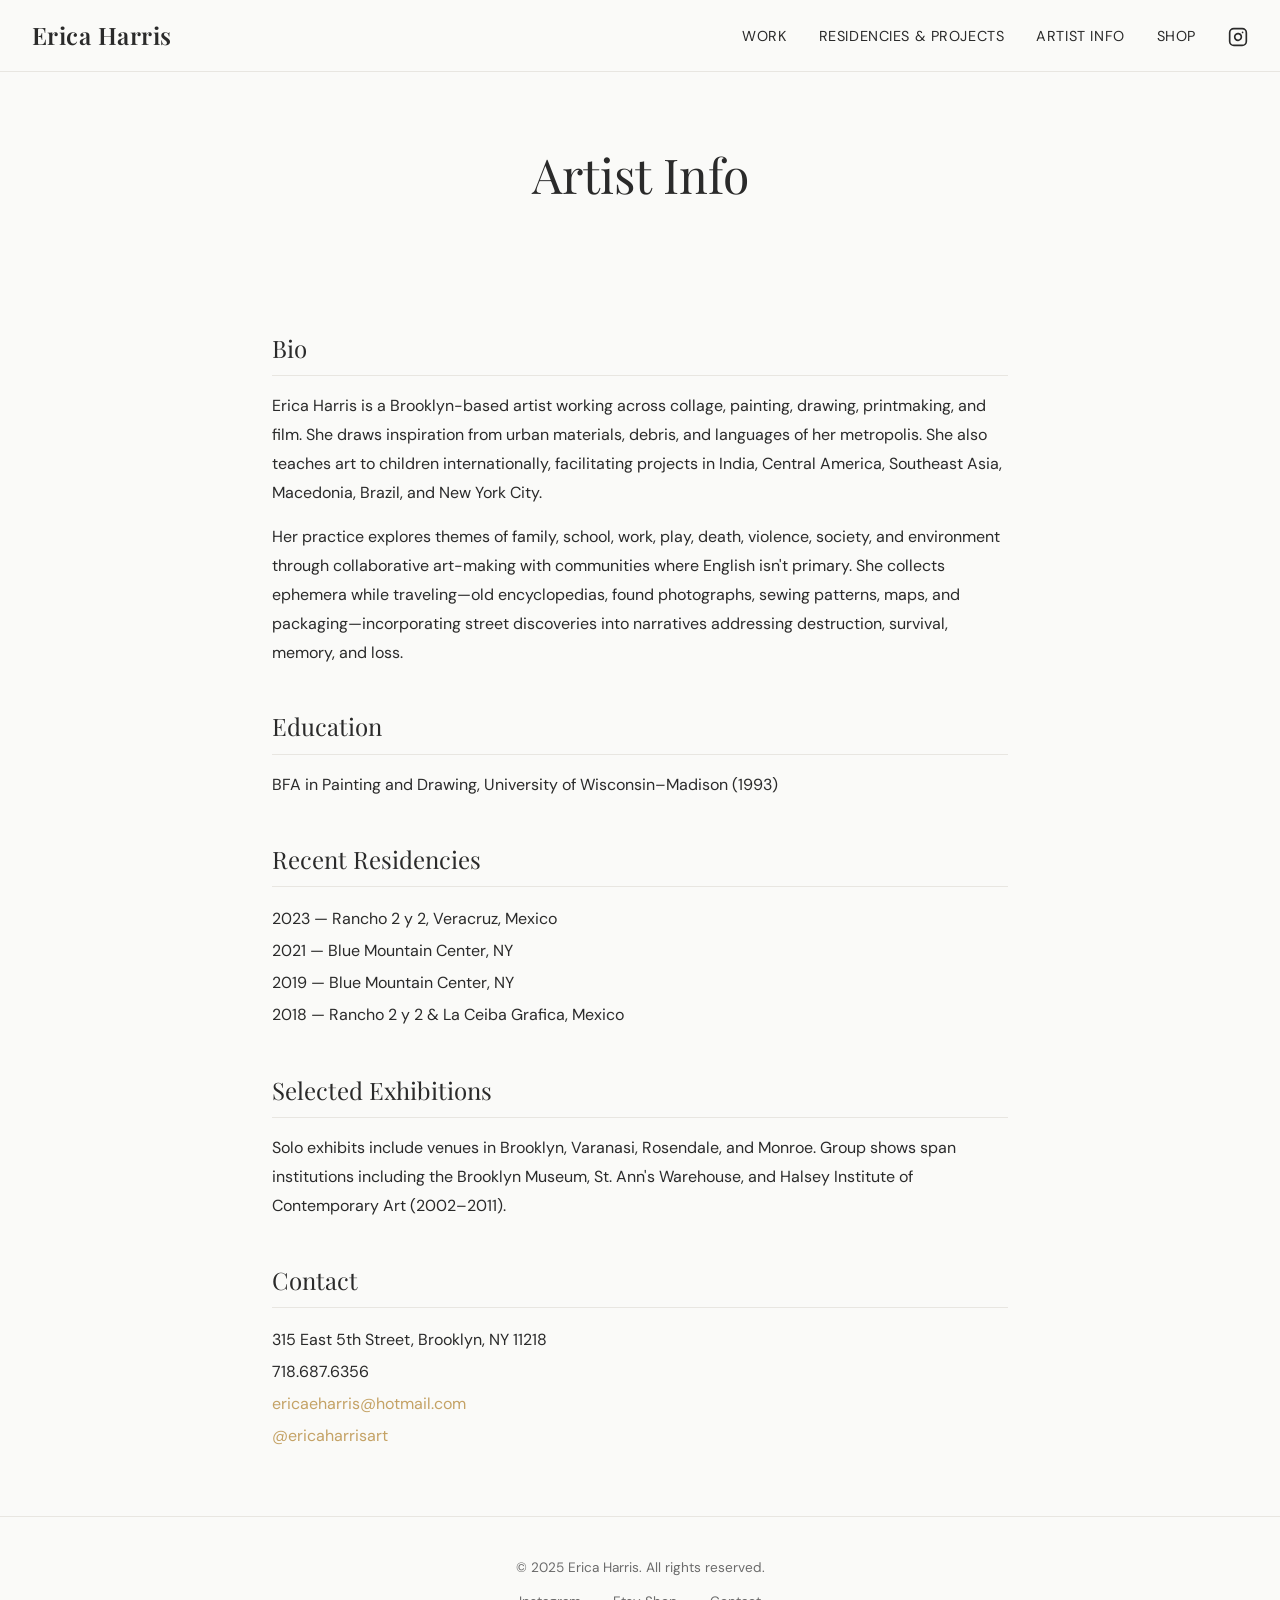
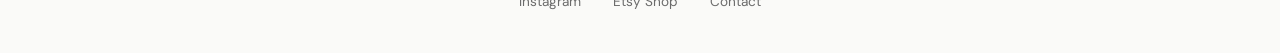
==== about.html @ 8994b684 "Initial site: modernized Erica Harris artist portfolio Static HTML/CSS/JS portfolio site with: - Res" ====
<!DOCTYPE html>
<html lang="en">
<head>
    <meta charset="UTF-8">
    <meta name="viewport" content="width=device-width, initial-scale=1.0">
    <title>Artist Info - Erica Harris</title>
    <link rel="stylesheet" href="css/style.css">
    <link rel="preconnect" href="https://fonts.googleapis.com">
    <link rel="preconnect" href="https://fonts.gstatic.com" crossorigin>
    <link href="https://fonts.googleapis.com/css2?family=DM+Sans:ital,wght@0,300;0,400;0,500;0,700;1,400&family=Playfair+Display:ital,wght@0,400;0,600;1,400&display=swap" rel="stylesheet">
</head>
<body>
    <nav class="main-nav">
        <a href="index.html" class="nav-logo">Erica Harris</a>
        <button class="nav-toggle" aria-label="Toggle navigation">
            <span></span><span></span><span></span>
        </button>
        <ul class="nav-links">
            <li class="dropdown">
                <a href="#" class="dropdown-toggle">Work</a>
                <ul class="dropdown-menu">
                    <li><a href="collage-paintings.html">Collage Paintings</a></li>
                    <li><a href="drawings-prints.html">Drawings &amp; Prints</a></li>
                    <li><a href="photography.html">Photography</a></li>
                    <li><a href="films.html">Films</a></li>
                </ul>
            </li>
            <li><a href="residencies.html">Residencies &amp; Projects</a></li>
            <li><a href="about.html">Artist Info</a></li>
            <li><a href="https://www.etsy.com/shop/ericaharris" target="_blank" rel="noopener">Shop</a></li>
            <li><a href="https://www.instagram.com/ericaharrisart/" target="_blank" rel="noopener" class="nav-icon">
                <svg width="20" height="20" viewBox="0 0 24 24" fill="none" stroke="currentColor" stroke-width="2" stroke-linecap="round" stroke-linejoin="round"><rect x="2" y="2" width="20" height="20" rx="5" ry="5"></rect><path d="M16 11.37A4 4 0 1 1 12.63 8 4 4 0 0 1 16 11.37z"></path><line x1="17.5" y1="6.5" x2="17.51" y2="6.5"></line></svg>
            </a></li>
        </ul>
    </nav>

    <div class="page-header">
        <h1>Artist Info</h1>
    </div>

    <section class="about-section">
        <h2>Bio</h2>
        <p>Erica Harris is a Brooklyn-based artist working across collage, painting, drawing, printmaking, and film. She draws inspiration from urban materials, debris, and languages of her metropolis. She also teaches art to children internationally, facilitating projects in India, Central America, Southeast Asia, Macedonia, Brazil, and New York City.</p>
        <p>Her practice explores themes of family, school, work, play, death, violence, society, and environment through collaborative art-making with communities where English isn't primary. She collects ephemera while traveling&mdash;old encyclopedias, found photographs, sewing patterns, maps, and packaging&mdash;incorporating street discoveries into narratives addressing destruction, survival, memory, and loss.</p>

        <h2>Education</h2>
        <p>BFA in Painting and Drawing, University of Wisconsin&ndash;Madison (1993)</p>

        <h2>Recent Residencies</h2>
        <ul class="contact-list">
            <li>2023 &mdash; Rancho 2 y 2, Veracruz, Mexico</li>
            <li>2021 &mdash; Blue Mountain Center, NY</li>
            <li>2019 &mdash; Blue Mountain Center, NY</li>
            <li>2018 &mdash; Rancho 2 y 2 &amp; La Ceiba Grafica, Mexico</li>
        </ul>

        <h2>Selected Exhibitions</h2>
        <p>Solo exhibits include venues in Brooklyn, Varanasi, Rosendale, and Monroe. Group shows span institutions including the Brooklyn Museum, St. Ann's Warehouse, and Halsey Institute of Contemporary Art (2002&ndash;2011).</p>

        <h2>Contact</h2>
        <ul class="contact-list">
            <li>315 East 5th Street, Brooklyn, NY 11218</li>
            <li>718.687.6356</li>
            <li><a href="mailto:ericaeharris@hotmail.com">ericaeharris@hotmail.com</a></li>
            <li><a href="https://www.instagram.com/ericaharrisart/" target="_blank" rel="noopener">@ericaharrisart</a></li>
        </ul>
    </section>

    <footer class="site-footer">
        <div class="footer-content">
            <p>&copy; 2025 Erica Harris. All rights reserved.</p>
            <div class="footer-links">
                <a href="https://www.instagram.com/ericaharrisart/" target="_blank" rel="noopener">Instagram</a>
                <a href="https://www.etsy.com/shop/ericaharris" target="_blank" rel="noopener">Etsy Shop</a>
                <a href="about.html">Contact</a>
            </div>
        </div>
    </footer>

    <script src="js/main.js"></script>
</body>
</html>
---- css/style.css ----
/* === Reset & Base === */
*, *::before, *::after {
    margin: 0;
    padding: 0;
    box-sizing: border-box;
}

:root {
    --color-bg: #fafaf8;
    --color-text: #2a2a2a;
    --color-text-light: #6b6b6b;
    --color-accent: #c4a265;
    --color-white: #ffffff;
    --color-border: #e8e6e1;
    --color-dark: #1a1a1a;
    --font-body: 'DM Sans', sans-serif;
    --font-display: 'Playfair Display', Georgia, serif;
    --max-width: 1200px;
    --nav-height: 72px;
}

html {
    scroll-behavior: smooth;
}

body {
    font-family: var(--font-body);
    color: var(--color-text);
    background: var(--color-bg);
    line-height: 1.6;
    -webkit-font-smoothing: antialiased;
}

img {
    max-width: 100%;
    height: auto;
    display: block;
}

a {
    color: inherit;
    text-decoration: none;
}

/* === Navigation === */
.main-nav {
    position: fixed;
    top: 0;
    left: 0;
    right: 0;
    z-index: 1000;
    display: flex;
    align-items: center;
    justify-content: space-between;
    padding: 0 2rem;
    height: var(--nav-height);
    background: rgba(250, 250, 248, 0.95);
    backdrop-filter: blur(10px);
    border-bottom: 1px solid var(--color-border);
}

.nav-logo {
    font-family: var(--font-display);
    font-size: 1.5rem;
    font-weight: 600;
    letter-spacing: 0.02em;
}

.nav-links {
    display: flex;
    align-items: center;
    gap: 2rem;
    list-style: none;
}

.nav-links a {
    font-size: 0.9rem;
    font-weight: 400;
    letter-spacing: 0.04em;
    text-transform: uppercase;
    transition: color 0.2s;
}

.nav-links a:hover {
    color: var(--color-accent);
}

.nav-icon svg {
    vertical-align: middle;
}

/* Dropdown */
.dropdown {
    position: relative;
}

.dropdown-menu {
    position: absolute;
    top: 100%;
    left: 0;
    min-width: 200px;
    padding: 0.75rem 0;
    background: var(--color-white);
    border: 1px solid var(--color-border);
    border-radius: 4px;
    box-shadow: 0 8px 30px rgba(0,0,0,0.08);
    list-style: none;
    opacity: 0;
    visibility: hidden;
    transform: translateY(8px);
    transition: all 0.2s;
}

.dropdown:hover .dropdown-menu {
    opacity: 1;
    visibility: visible;
    transform: translateY(0);
}

.dropdown-menu a {
    display: block;
    padding: 0.5rem 1.25rem;
    font-size: 0.85rem;
    text-transform: none;
    letter-spacing: 0.02em;
}

.dropdown-menu a:hover {
    background: var(--color-bg);
}

/* Mobile nav toggle */
.nav-toggle {
    display: none;
    background: none;
    border: none;
    cursor: pointer;
    padding: 0.5rem;
    flex-direction: column;
    gap: 5px;
}

.nav-toggle span {
    display: block;
    width: 24px;
    height: 2px;
    background: var(--color-text);
    transition: all 0.3s;
}

/* === Hero === */
.hero {
    margin-top: var(--nav-height);
    padding: 6rem 2rem 4rem;
    text-align: center;
    background: linear-gradient(180deg, var(--color-bg) 0%, var(--color-white) 100%);
}

.hero h1 {
    font-family: var(--font-display);
    font-size: clamp(2.5rem, 6vw, 4.5rem);
    font-weight: 400;
    letter-spacing: 0.04em;
    margin-bottom: 1rem;
}

.hero-subtitle {
    font-size: 1.05rem;
    color: var(--color-text-light);
    letter-spacing: 0.12em;
    text-transform: uppercase;
    font-weight: 300;
}

/* === Featured Slider === */
.featured-slider {
    padding: 0 2rem 4rem;
    overflow: hidden;
}

.slider-container {
    position: relative;
    max-width: var(--max-width);
    margin: 0 auto;
}

.slider-track {
    display: flex;
    gap: 1.5rem;
    overflow-x: auto;
    scroll-snap-type: x mandatory;
    scrollbar-width: none;
    -ms-overflow-style: none;
    padding: 0.5rem 0;
}

.slider-track::-webkit-scrollbar {
    display: none;
}

.slide {
    flex: 0 0 calc(50% - 0.75rem);
    scroll-snap-align: start;
    position: relative;
    border-radius: 8px;
    overflow: hidden;
    aspect-ratio: 3/2;
}

.slide img {
    width: 100%;
    height: 100%;
    object-fit: cover;
    transition: transform 0.4s ease;
}

.slide:hover img {
    transform: scale(1.03);
}

.slide-overlay {
    position: absolute;
    bottom: 0;
    left: 0;
    right: 0;
    padding: 2rem 1.5rem 1.25rem;
    background: linear-gradient(transparent, rgba(0,0,0,0.6));
    color: var(--color-white);
    opacity: 0;
    transition: opacity 0.3s;
}

.slide:hover .slide-overlay {
    opacity: 1;
}

.slide-overlay span {
    font-family: var(--font-display);
    font-size: 1.15rem;
    font-style: italic;
}

.slider-btn {
    position: absolute;
    top: 50%;
    transform: translateY(-50%);
    width: 44px;
    height: 44px;
    border-radius: 50%;
    border: 1px solid var(--color-border);
    background: var(--color-white);
    font-size: 1.2rem;
    cursor: pointer;
    transition: all 0.2s;
    display: flex;
    align-items: center;
    justify-content: center;
    box-shadow: 0 2px 10px rgba(0,0,0,0.08);
}

.slider-btn:hover {
    background: var(--color-dark);
    color: var(--color-white);
    border-color: var(--color-dark);
}

.slider-prev { left: -22px; }
.slider-next { right: -22px; }

/* === Recent Work Grid === */
.recent-work {
    padding: 4rem 2rem;
    max-width: var(--max-width);
    margin: 0 auto;
}

.recent-work h2 {
    font-family: var(--font-display);
    font-size: 2rem;
    font-weight: 400;
    margin-bottom: 2.5rem;
    text-align: center;
}

.work-grid {
    display: grid;
    grid-template-columns: repeat(3, 1fr);
    gap: 2rem;
}

.work-card {
    display: block;
    border-radius: 8px;
    overflow: hidden;
    background: var(--color-white);
    border: 1px solid var(--color-border);
    transition: transform 0.3s, box-shadow 0.3s;
}

.work-card:hover {
    transform: translateY(-4px);
    box-shadow: 0 12px 40px rgba(0,0,0,0.08);
}

.work-card-img {
    overflow: hidden;
    aspect-ratio: 3/2;
}

.work-card-img img {
    width: 100%;
    height: 100%;
    object-fit: cover;
    transition: transform 0.4s;
}

.work-card:hover .work-card-img img {
    transform: scale(1.05);
}

.work-card-info {
    padding: 1.25rem 1.5rem;
}

.work-card-info h3 {
    font-family: var(--font-display);
    font-size: 1.15rem;
    font-weight: 500;
    margin-bottom: 0.3rem;
}

.work-card-info p {
    font-size: 0.85rem;
    color: var(--color-text-light);
}

/* === Gallery Grid (for work pages) === */
.page-header {
    margin-top: var(--nav-height);
    padding: 4rem 2rem 2rem;
    text-align: center;
}

.page-header h1 {
    font-family: var(--font-display);
    font-size: clamp(2rem, 4vw, 3rem);
    font-weight: 400;
    margin-bottom: 0.75rem;
}

.page-header p {
    color: var(--color-text-light);
    font-size: 1rem;
    max-width: 600px;
    margin: 0 auto;
}

.gallery-section {
    padding: 2rem 2rem 4rem;
    max-width: var(--max-width);
    margin: 0 auto;
}

.gallery-section h2 {
    font-family: var(--font-display);
    font-size: 1.6rem;
    font-weight: 400;
    margin-bottom: 1.5rem;
    padding-bottom: 0.75rem;
    border-bottom: 1px solid var(--color-border);
}

.gallery-grid {
    display: grid;
    grid-template-columns: repeat(auto-fill, minmax(280px, 1fr));
    gap: 1.25rem;
}

.gallery-item {
    position: relative;
    border-radius: 6px;
    overflow: hidden;
    cursor: pointer;
    background: var(--color-white);
}

.gallery-item img {
    width: 100%;
    aspect-ratio: 1;
    object-fit: cover;
    transition: transform 0.4s;
}

.gallery-item:hover img {
    transform: scale(1.04);
}

.gallery-item .caption {
    position: absolute;
    bottom: 0;
    left: 0;
    right: 0;
    padding: 1.5rem 1rem 0.75rem;
    background: linear-gradient(transparent, rgba(0,0,0,0.55));
    color: var(--color-white);
    font-size: 0.85rem;
    font-family: var(--font-display);
    font-style: italic;
    opacity: 0;
    transition: opacity 0.3s;
}

.gallery-item:hover .caption {
    opacity: 1;
}

/* === About / Artist Info Page === */
.about-section {
    padding: 2rem 2rem 4rem;
    max-width: 800px;
    margin: 0 auto;
}

.about-section h2 {
    font-family: var(--font-display);
    font-size: 1.5rem;
    font-weight: 400;
    margin: 2.5rem 0 1rem;
    padding-bottom: 0.5rem;
    border-bottom: 1px solid var(--color-border);
}

.about-section p {
    margin-bottom: 1rem;
    line-height: 1.8;
}

.contact-list {
    list-style: none;
    line-height: 2;
}

.contact-list a {
    color: var(--color-accent);
    border-bottom: 1px solid transparent;
    transition: border-color 0.2s;
}

.contact-list a:hover {
    border-bottom-color: var(--color-accent);
}

/* === Residencies Page === */
.residency-grid {
    display: grid;
    grid-template-columns: repeat(auto-fill, minmax(340px, 1fr));
    gap: 2rem;
    max-width: var(--max-width);
    margin: 0 auto;
    padding: 2rem 2rem 4rem;
}

.residency-card {
    border-radius: 8px;
    overflow: hidden;
    background: var(--color-white);
    border: 1px solid var(--color-border);
    transition: transform 0.3s, box-shadow 0.3s;
}

.residency-card:hover {
    transform: translateY(-3px);
    box-shadow: 0 8px 30px rgba(0,0,0,0.06);
}

.residency-card img {
    width: 100%;
    aspect-ratio: 3/2;
    object-fit: cover;
}

.residency-card-body {
    padding: 1.25rem 1.5rem;
}

.residency-card-body h3 {
    font-family: var(--font-display);
    font-size: 1.1rem;
    font-weight: 500;
    margin-bottom: 0.35rem;
}

.residency-card-body .date {
    font-size: 0.8rem;
    color: var(--color-accent);
    text-transform: uppercase;
    letter-spacing: 0.08em;
    margin-bottom: 0.5rem;
}

.residency-card-body p {
    font-size: 0.9rem;
    color: var(--color-text-light);
    line-height: 1.6;
}

/* === Films Page === */
.films-list {
    max-width: 800px;
    margin: 0 auto;
    padding: 2rem 2rem 4rem;
}

.film-item {
    margin-bottom: 3rem;
    padding-bottom: 3rem;
    border-bottom: 1px solid var(--color-border);
}

.film-item:last-child {
    border-bottom: none;
}

.film-item h3 {
    font-family: var(--font-display);
    font-size: 1.4rem;
    font-weight: 400;
    margin-bottom: 0.5rem;
}

.film-meta {
    font-size: 0.85rem;
    color: var(--color-text-light);
    margin-bottom: 1rem;
}

.film-item p {
    margin-bottom: 1rem;
    line-height: 1.7;
}

.film-embed {
    position: relative;
    padding-bottom: 56.25%;
    height: 0;
    overflow: hidden;
    border-radius: 8px;
    margin-top: 1rem;
}

.film-embed iframe {
    position: absolute;
    top: 0;
    left: 0;
    width: 100%;
    height: 100%;
    border: 0;
}

/* === Lightbox === */
.lightbox {
    position: fixed;
    inset: 0;
    z-index: 2000;
    background: rgba(0,0,0,0.92);
    display: none;
    align-items: center;
    justify-content: center;
    cursor: zoom-out;
}

.lightbox.active {
    display: flex;
}

.lightbox img {
    max-width: 90vw;
    max-height: 90vh;
    object-fit: contain;
    border-radius: 4px;
}

.lightbox-close {
    position: absolute;
    top: 1.5rem;
    right: 1.5rem;
    width: 40px;
    height: 40px;
    border: none;
    background: rgba(255,255,255,0.15);
    color: white;
    font-size: 1.5rem;
    border-radius: 50%;
    cursor: pointer;
    display: flex;
    align-items: center;
    justify-content: center;
}

.lightbox-caption {
    position: absolute;
    bottom: 2rem;
    left: 50%;
    transform: translateX(-50%);
    color: white;
    font-family: var(--font-display);
    font-style: italic;
    font-size: 1.1rem;
    text-align: center;
}

/* === Footer === */
.site-footer {
    border-top: 1px solid var(--color-border);
    padding: 2.5rem 2rem;
    text-align: center;
}

.footer-content p {
    font-size: 0.85rem;
    color: var(--color-text-light);
    margin-bottom: 0.75rem;
}

.footer-links {
    display: flex;
    gap: 2rem;
    justify-content: center;
}

.footer-links a {
    font-size: 0.85rem;
    color: var(--color-text-light);
    transition: color 0.2s;
}

.footer-links a:hover {
    color: var(--color-accent);
}

/* === Responsive === */
@media (max-width: 768px) {
    .nav-toggle {
        display: flex;
    }

    .nav-links {
        position: fixed;
        top: var(--nav-height);
        left: 0;
        right: 0;
        background: var(--color-white);
        flex-direction: column;
        padding: 2rem;
        gap: 1.25rem;
        border-bottom: 1px solid var(--color-border);
        transform: translateY(-120%);
        transition: transform 0.3s ease;
    }

    .nav-links.open {
        transform: translateY(0);
    }

    .dropdown-menu {
        position: static;
        opacity: 1;
        visibility: visible;
        transform: none;
        box-shadow: none;
        border: none;
        padding-left: 1rem;
        background: transparent;
    }

    .hero {
        padding: 4rem 1.5rem 3rem;
    }

    .slide {
        flex: 0 0 85%;
    }

    .slider-btn {
        display: none;
    }

    .work-grid {
        grid-template-columns: 1fr;
    }

    .gallery-grid {
        grid-template-columns: repeat(auto-fill, minmax(200px, 1fr));
    }

    .residency-grid {
        grid-template-columns: 1fr;
    }
}

@media (max-width: 480px) {
    .gallery-grid {
        grid-template-columns: repeat(2, 1fr);
        gap: 0.75rem;
    }
}
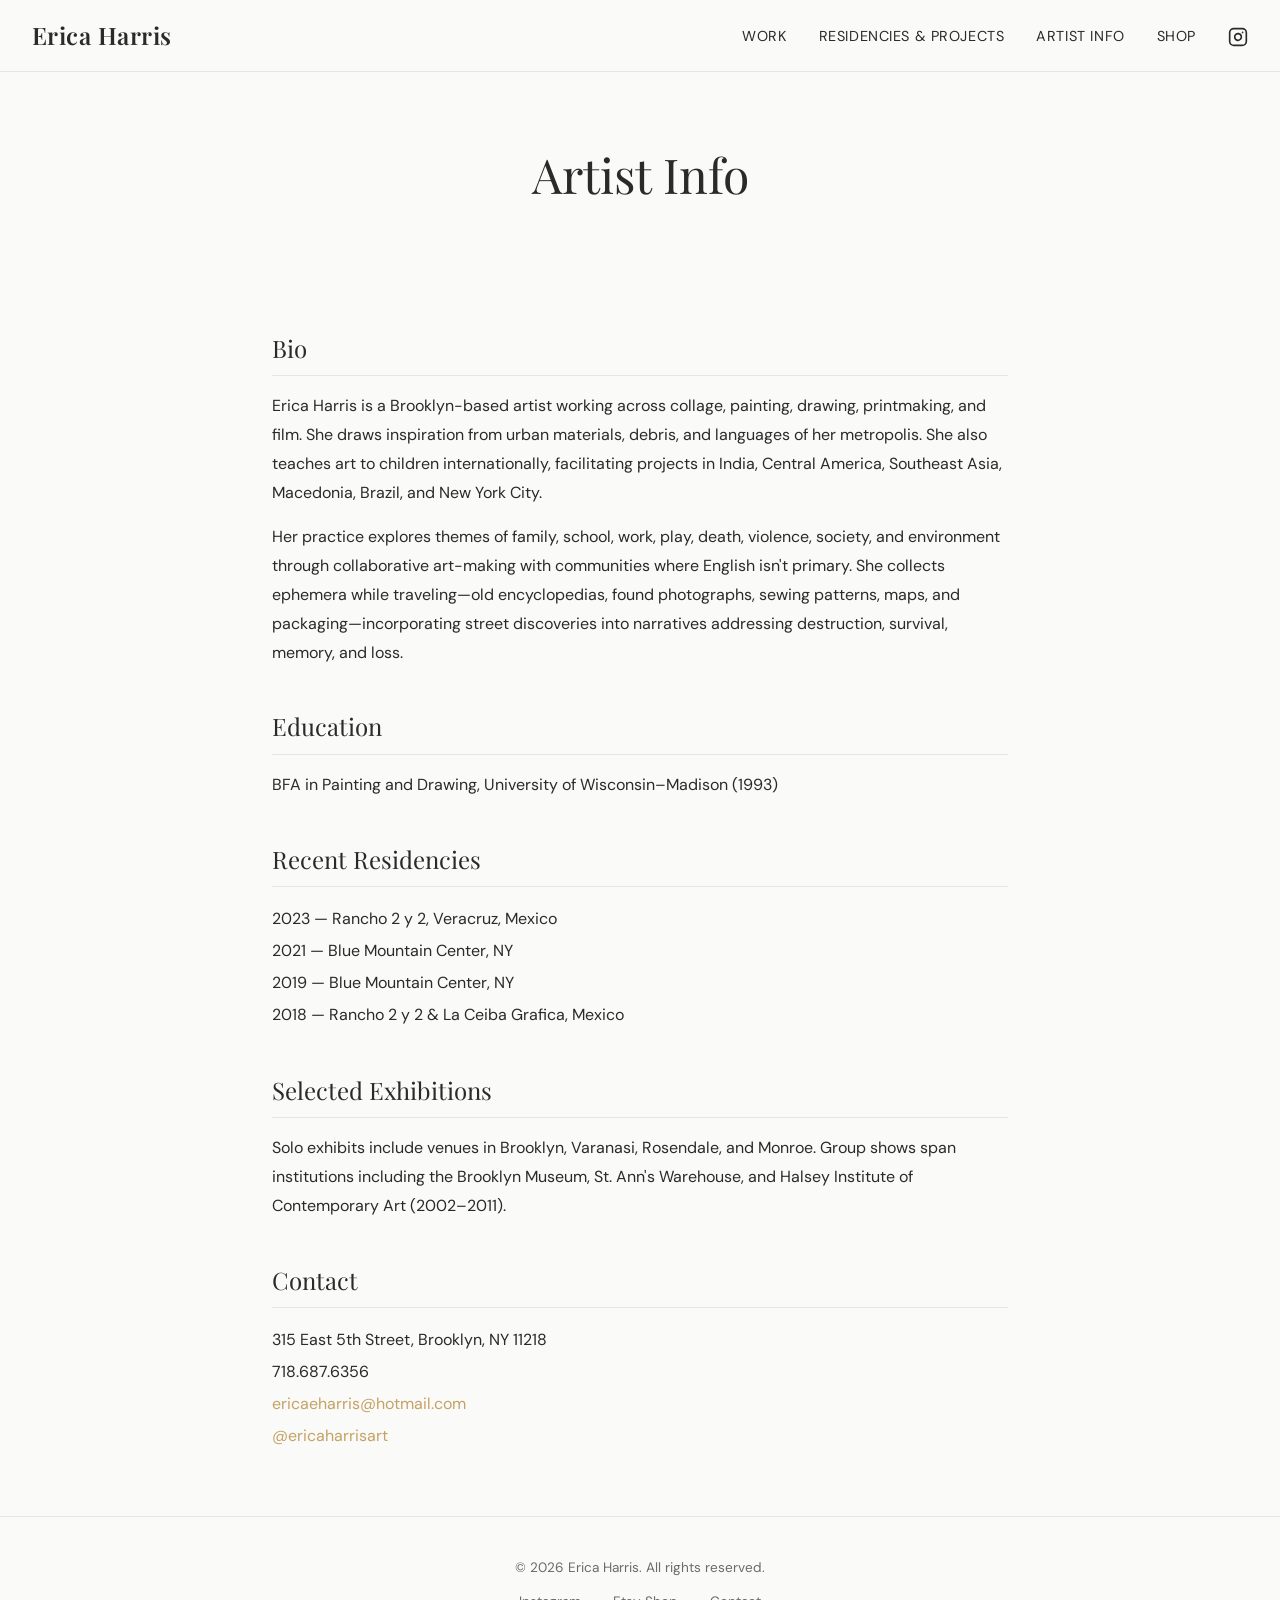
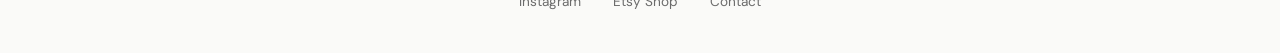
==== commit d24d2ba8: "Update copyright year to 2026" ====
--- a/about.html
+++ b/about.html
@@ -68,7 +68,7 @@
 
     <footer class="site-footer">
         <div class="footer-content">
-            <p>&copy; 2025 Erica Harris. All rights reserved.</p>
+            <p>&copy; 2026 Erica Harris. All rights reserved.</p>
             <div class="footer-links">
                 <a href="https://www.instagram.com/ericaharrisart/" target="_blank" rel="noopener">Instagram</a>
                 <a href="https://www.etsy.com/shop/ericaharris" target="_blank" rel="noopener">Etsy Shop</a>
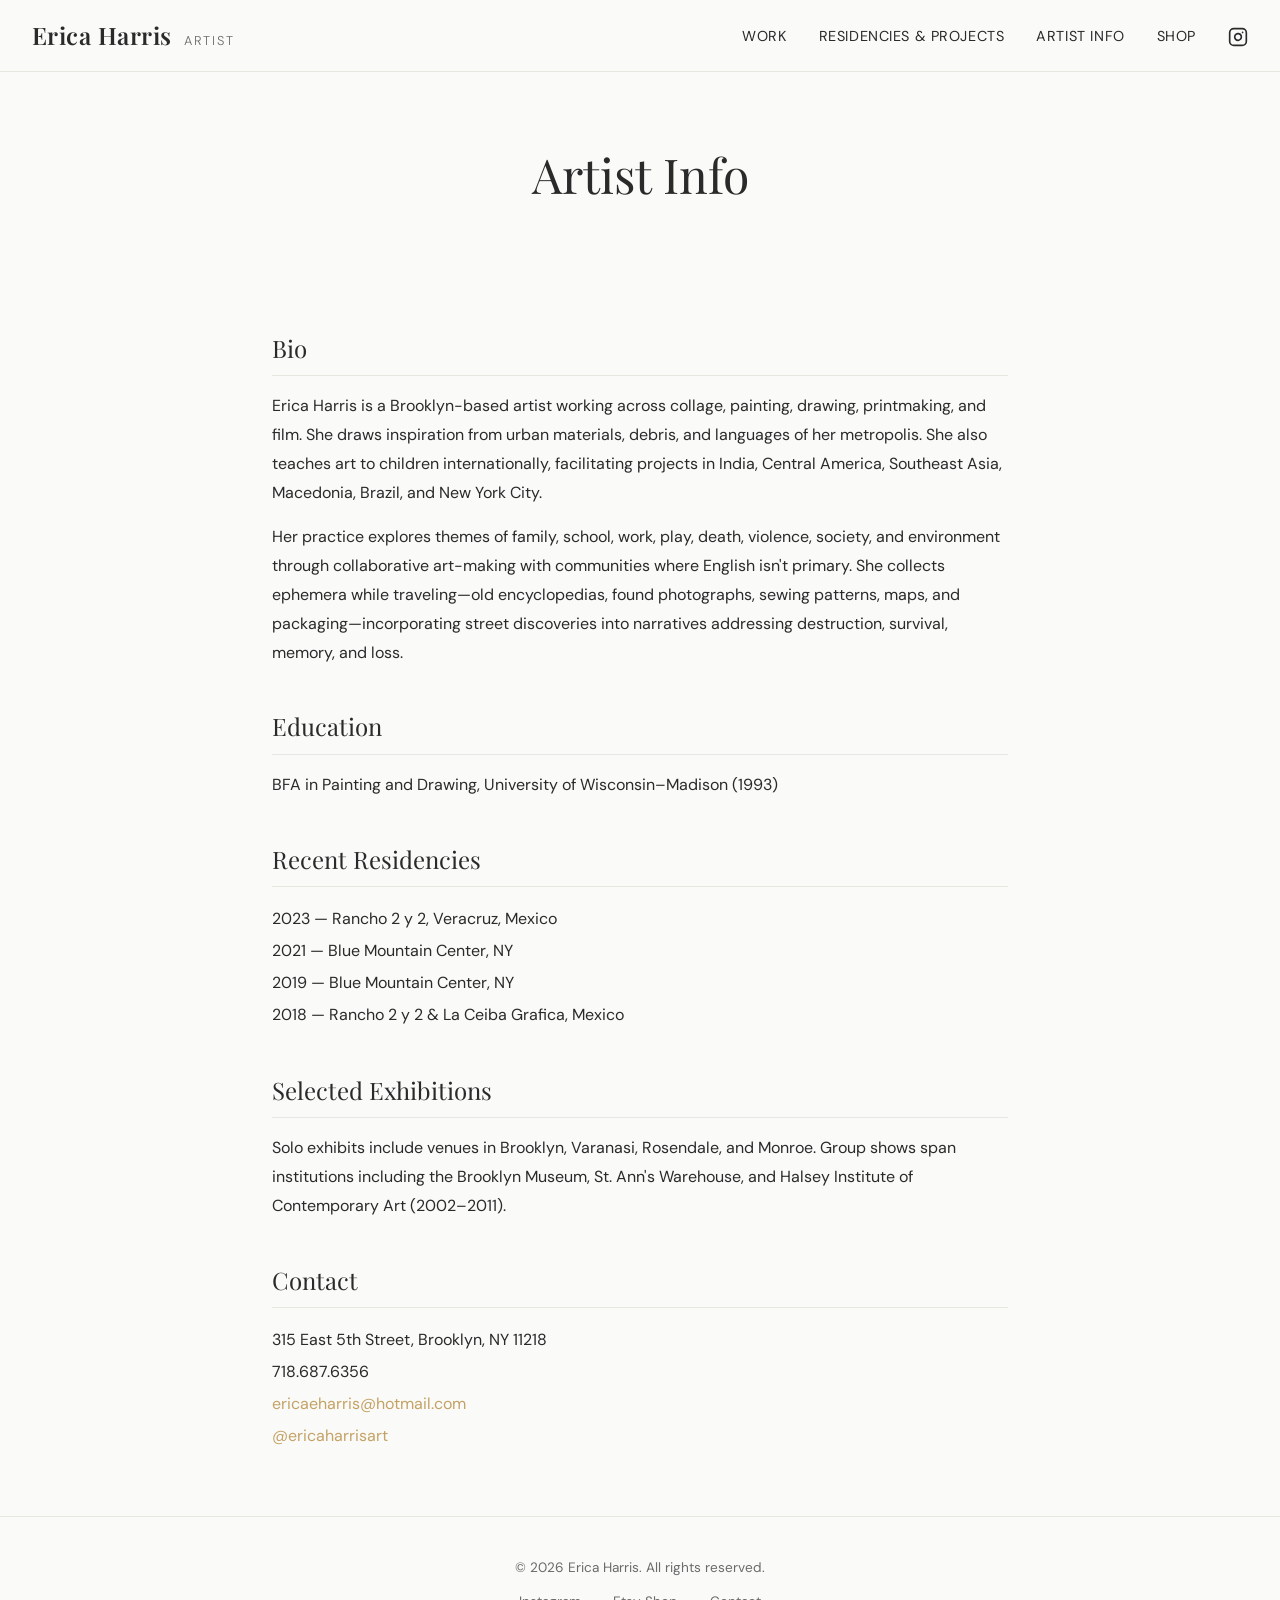
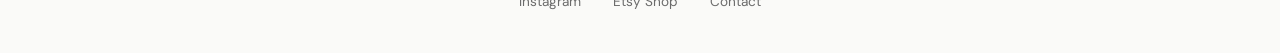
==== commit 7d18bbcf: "Add Work landing page and chunky-tile redesign New work.html groups year-posts into a unified grid o" ====
--- a/about.html
+++ b/about.html
@@ -11,13 +11,16 @@
 </head>
 <body>
     <nav class="main-nav">
-        <a href="index.html" class="nav-logo">Erica Harris</a>
+        <div class="nav-brand">
+            <a href="index.html" class="nav-logo">Erica Harris</a>
+            <span class="nav-tagline">Artist</span>
+        </div>
         <button class="nav-toggle" aria-label="Toggle navigation">
             <span></span><span></span><span></span>
         </button>
         <ul class="nav-links">
             <li class="dropdown">
-                <a href="#" class="dropdown-toggle">Work</a>
+                <a href="work.html" class="dropdown-toggle">Work</a>
                 <ul class="dropdown-menu">
                     <li><a href="collage-paintings.html">Collage Paintings</a></li>
                     <li><a href="drawings-prints.html">Drawings &amp; Prints</a></li>
--- a/css/style.css
+++ b/css/style.css
@@ -17,6 +17,7 @@
     --font-display: 'Playfair Display', Georgia, serif;
     --max-width: 1200px;
     --nav-height: 72px;
+    --radius-tile: 16px;
 }
 
 html {
@@ -59,11 +60,27 @@
     border-bottom: 1px solid var(--color-border);
 }
 
+.nav-brand {
+    display: flex;
+    align-items: baseline;
+    gap: 0.75rem;
+    min-width: 0;
+}
+
 .nav-logo {
     font-family: var(--font-display);
     font-size: 1.5rem;
     font-weight: 600;
     letter-spacing: 0.02em;
+}
+
+.nav-tagline {
+    font-size: 0.8rem;
+    color: var(--color-text-light);
+    letter-spacing: 0.14em;
+    text-transform: uppercase;
+    font-weight: 300;
+    white-space: nowrap;
 }
 
 .nav-links {
@@ -174,7 +191,8 @@
 
 /* === Featured Slider === */
 .featured-slider {
-    padding: 0 2rem 4rem;
+    margin-top: var(--nav-height);
+    padding: 3rem 2rem 4rem;
     overflow: hidden;
 }
 
@@ -290,7 +308,7 @@
 
 .work-card {
     display: block;
-    border-radius: 8px;
+    border-radius: var(--radius-tile);
     overflow: hidden;
     background: var(--color-white);
     border: 1px solid var(--color-border);
@@ -304,7 +322,7 @@
 
 .work-card-img {
     overflow: hidden;
-    aspect-ratio: 3/2;
+    aspect-ratio: 1 / 1;
 }
 
 .work-card-img img {
@@ -334,6 +352,141 @@
     color: var(--color-text-light);
 }
 
+/* === Work Landing === */
+.work-landing {
+    max-width: var(--max-width);
+    margin: 0 auto;
+    padding: 2rem 2rem 4rem;
+}
+
+.work-section {
+    margin-bottom: 3.5rem;
+}
+
+.work-section:last-child {
+    margin-bottom: 0;
+}
+
+.work-section-header {
+    display: flex;
+    align-items: baseline;
+    justify-content: space-between;
+    gap: 1rem;
+    margin-bottom: 1.5rem;
+    padding-bottom: 0.75rem;
+    border-bottom: 1px solid var(--color-border);
+}
+
+.work-section-header h2 {
+    font-family: var(--font-display);
+    font-size: 1.75rem;
+    font-weight: 400;
+}
+
+.work-section-header .work-count {
+    font-size: 0.8rem;
+    color: var(--color-text-light);
+    text-transform: uppercase;
+    letter-spacing: 0.1em;
+}
+
+.work-tile-grid {
+    display: grid;
+    grid-template-columns: repeat(auto-fill, minmax(220px, 1fr));
+    gap: 1.5rem;
+}
+
+.work-tile {
+    position: relative;
+    display: block;
+    aspect-ratio: 1 / 1;
+    border-radius: var(--radius-tile);
+    overflow: hidden;
+    background: var(--color-border);
+    transition: transform 0.3s, box-shadow 0.3s;
+}
+
+.work-tile:hover {
+    transform: translateY(-4px);
+    box-shadow: 0 12px 40px rgba(0,0,0,0.12);
+}
+
+.work-tile img {
+    width: 100%;
+    height: 100%;
+    object-fit: cover;
+    transition: transform 0.4s;
+}
+
+.work-tile:hover img {
+    transform: scale(1.04);
+}
+
+.work-tile-placeholder {
+    width: 100%;
+    height: 100%;
+    display: flex;
+    align-items: center;
+    justify-content: center;
+    background: linear-gradient(135deg, #e8e3d6 0%, #d4c8a8 100%);
+    color: var(--color-text-light);
+    font-family: var(--font-display);
+    font-style: italic;
+    font-size: 1rem;
+    letter-spacing: 0.05em;
+}
+
+.work-tile-label {
+    position: absolute;
+    left: 0;
+    right: 0;
+    bottom: 0;
+    padding: 2.5rem 1.25rem 1rem;
+    background: linear-gradient(transparent, rgba(0,0,0,0.7));
+    color: var(--color-white);
+}
+
+.work-tile-label h3 {
+    font-family: var(--font-display);
+    font-size: 1.25rem;
+    font-weight: 500;
+    margin-bottom: 0.15rem;
+    letter-spacing: 0.02em;
+}
+
+.work-tile-label p {
+    font-size: 0.78rem;
+    text-transform: uppercase;
+    letter-spacing: 0.1em;
+    opacity: 0.85;
+}
+
+.work-tile-external::after {
+    content: "↗";
+    position: absolute;
+    top: 0.75rem;
+    right: 0.85rem;
+    width: 28px;
+    height: 28px;
+    display: flex;
+    align-items: center;
+    justify-content: center;
+    border-radius: 50%;
+    background: rgba(255,255,255,0.85);
+    color: var(--color-dark);
+    font-size: 0.85rem;
+    line-height: 1;
+}
+
+.work-landing-note {
+    margin-top: 2rem;
+    padding: 1rem 1.25rem;
+    border-left: 3px solid var(--color-accent);
+    background: var(--color-white);
+    font-size: 0.9rem;
+    color: var(--color-text-light);
+}
+
 /* === Gallery Grid (for work pages) === */
 .page-header {
     margin-top: var(--nav-height);
@@ -378,7 +531,7 @@
 
 .gallery-item {
     position: relative;
-    border-radius: 6px;
+    border-radius: var(--radius-tile);
     overflow: hidden;
     cursor: pointer;
     background: var(--color-white);
@@ -644,6 +797,10 @@
         display: flex;
     }
 
+    .nav-tagline {
+        display: none;
+    }
+
     .nav-links {
         position: fixed;
         top: var(--nav-height);
@@ -693,6 +850,11 @@
         grid-template-columns: repeat(auto-fill, minmax(200px, 1fr));
     }
 
+    .work-tile-grid {
+        grid-template-columns: repeat(auto-fill, minmax(160px, 1fr));
+        gap: 1rem;
+    }
+
     .residency-grid {
         grid-template-columns: 1fr;
     }
@@ -703,4 +865,9 @@
         grid-template-columns: repeat(2, 1fr);
         gap: 0.75rem;
     }
-}
+
+    .work-tile-grid {
+        grid-template-columns: repeat(2, 1fr);
+        gap: 0.75rem;
+    }
+}
